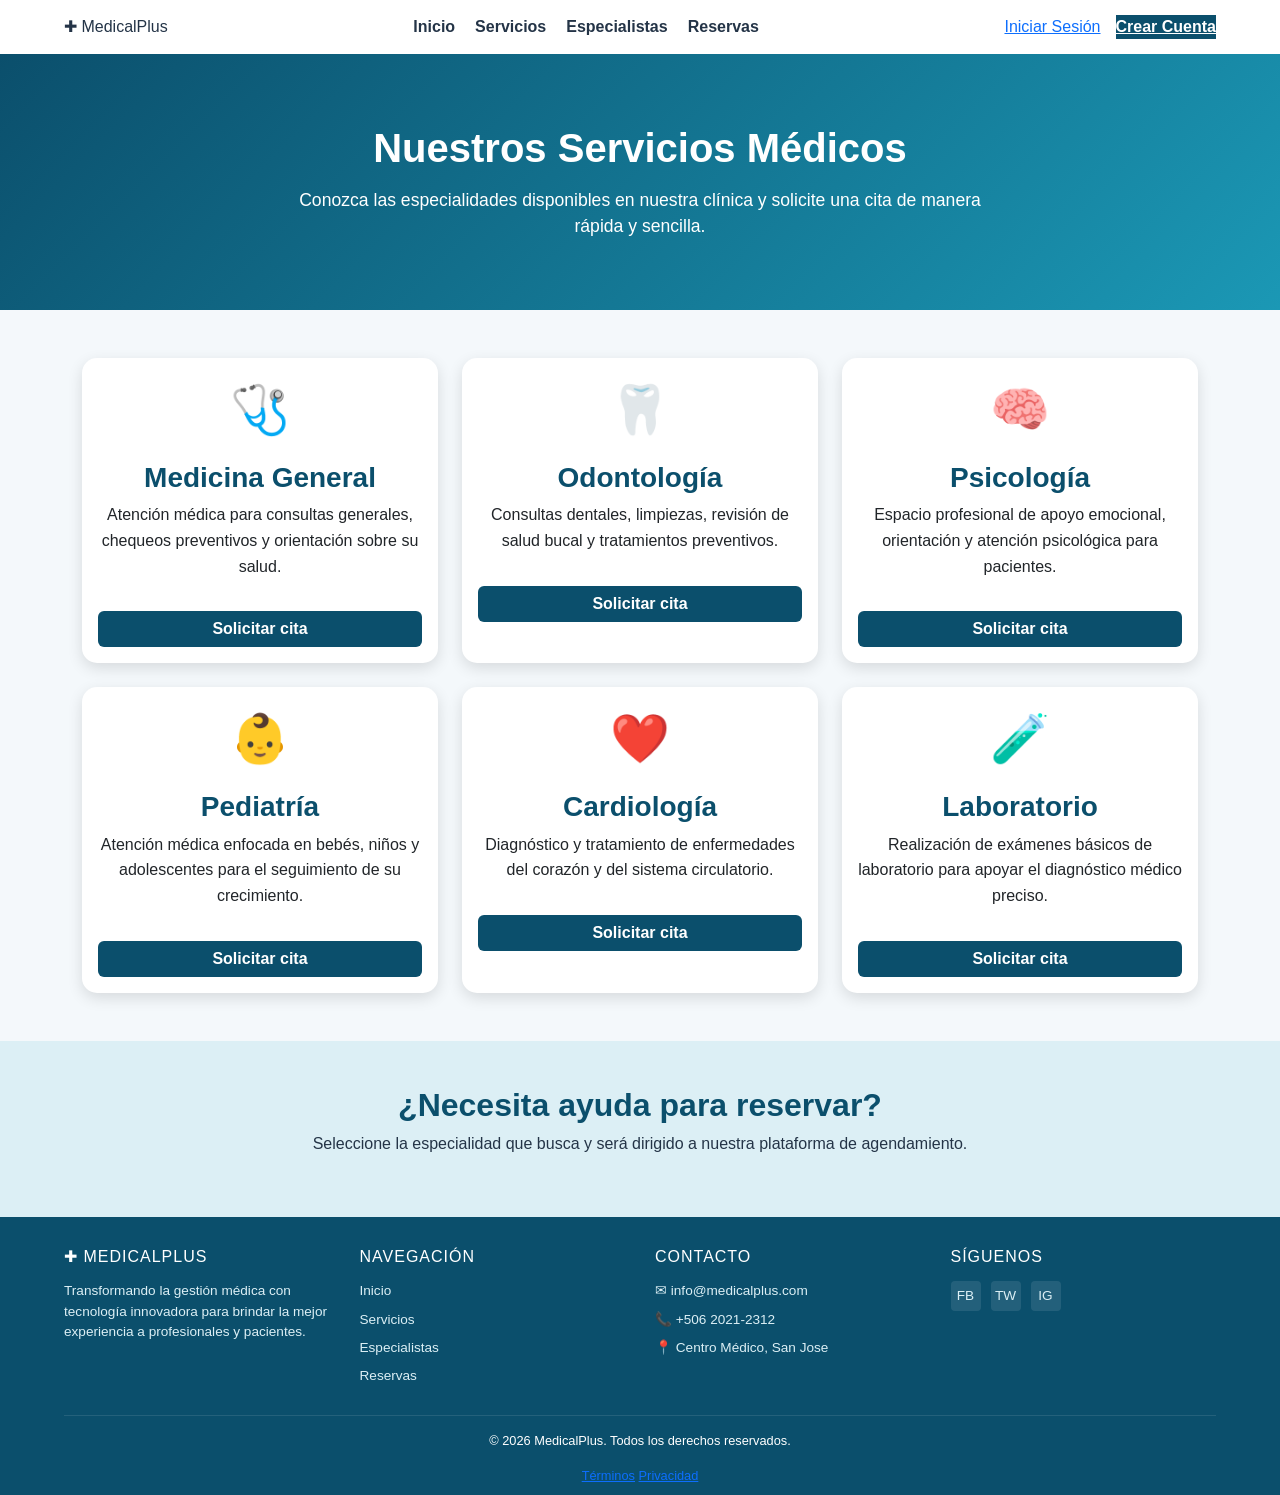
==== servicios.html @ 15914c25 "Merge 563ef82118555a7fb300223d8bd1b29f3bb98340 into d1670477b18240a9a874e0391d2b0a9d7ac3a71f" ====
<!DOCTYPE html>
<html lang="es">

<head>
    <meta charset="UTF-8">
    <meta name="viewport" content="width=device-width, initial-scale=1.0">
    <title>Servicios Médicos | MedicalPlus</title>

    <link href="https://cdn.jsdelivr.net/npm/bootstrap@5.3.3/dist/css/bootstrap.min.css" rel="stylesheet">

    <link rel="stylesheet" href="css/style.css">
    <link rel="stylesheet" href="css/servicios.css">
</head>

<body>

    <header class="encabezado-principal">
        <div class="logo-medical">
            <a href="index.html" style="text-decoration: none; color: inherit;">
                <span class="icono-cruz">✚</span> MedicalPlus
            </a>
        </div>
        <nav class="navegacion-enlaces">
            <a href="index.html">Inicio</a>
            <a href="servicios.html">Servicios</a>
            <a href="especialistas.html">Especialistas</a>
            <a href="reservas.html">Reservas</a>
        </nav>
        <div class="navegacion-botones">
            <a href="login.html" class="btn-outline">Iniciar Sesión</a>
            <a href="registro.html" class="boton-cita btn-registro">Crear Cuenta</a>
        </div>
    </header>

    <header class="encabezado-servicios text-center">
        <div class="container">
            <h1>Nuestros Servicios Médicos</h1>
            <p>Conozca las especialidades disponibles en nuestra clínica y solicite una cita de manera rápida y
                sencilla.</p>
        </div>
    </header>

    <main class="container py-5">
        <div class="row g-4">

            <div class="col-md-6 col-lg-4">
                <div class="card tarjeta-servicio h-100">
                    <div class="card-body text-center">
                        <div class="icono-servicio">🩺</div>
                        <h3 class="card-title">Medicina General</h3>
                        <p class="card-text">Atención médica para consultas generales, chequeos preventivos y
                            orientación sobre su salud.</p>
                        <button class="btn boton-cita w-100 mt-3" onclick="solicitarCita('Medicina General')">Solicitar
                            cita</button>
                    </div>
                </div>
            </div>

            <div class="col-md-6 col-lg-4">
                <div class="card tarjeta-servicio h-100">
                    <div class="card-body text-center">
                        <div class="icono-servicio">🦷</div>
                        <h3 class="card-title">Odontología</h3>
                        <p class="card-text">Consultas dentales, limpiezas, revisión de salud bucal y tratamientos
                            preventivos.</p>
                        <button class="btn boton-cita w-100 mt-3" onclick="solicitarCita('Odontología')">Solicitar
                            cita</button>
                    </div>
                </div>
            </div>

            <div class="col-md-6 col-lg-4">
                <div class="card tarjeta-servicio h-100">
                    <div class="card-body text-center">
                        <div class="icono-servicio">🧠</div>
                        <h3 class="card-title">Psicología</h3>
                        <p class="card-text">Espacio profesional de apoyo emocional, orientación y atención psicológica
                            para pacientes.</p>
                        <button class="btn boton-cita w-100 mt-3" onclick="solicitarCita('Psicología')">Solicitar
                            cita</button>
                    </div>
                </div>
            </div>

            <div class="col-md-6 col-lg-4">
                <div class="card tarjeta-servicio h-100">
                    <div class="card-body text-center">
                        <div class="icono-servicio">👶</div>
                        <h3 class="card-title">Pediatría</h3>
                        <p class="card-text">Atención médica enfocada en bebés, niños y adolescentes para el seguimiento
                            de su crecimiento.</p>
                        <button class="btn boton-cita w-100 mt-3" onclick="solicitarCita('Pediatría')">Solicitar
                            cita</button>
                    </div>
                </div>
            </div>

            <div class="col-md-6 col-lg-4">
                <div class="card tarjeta-servicio h-100">
                    <div class="card-body text-center">
                        <div class="icono-servicio">❤️</div>
                        <h3 class="card-title">Cardiología</h3>
                        <p class="card-text">Diagnóstico y tratamiento de enfermedades del corazón y del sistema
                            circulatorio.</p>
                        <button class="btn boton-cita w-100 mt-3" onclick="solicitarCita('Cardiología')">Solicitar
                            cita</button>
                    </div>
                </div>
            </div>

            <div class="col-md-6 col-lg-4">
                <div class="card tarjeta-servicio h-100">
                    <div class="card-body text-center">
                        <div class="icono-servicio">🧪</div>
                        <h3 class="card-title">Laboratorio</h3>
                        <p class="card-text">Realización de exámenes básicos de laboratorio para apoyar el diagnóstico
                            médico preciso.</p>
                        <button class="btn boton-cita w-100 mt-3"
                            onclick="solicitarCita('Laboratorio Clínico')">Solicitar cita</button>
                    </div>
                </div>
            </div>

        </div>
    </main>

    <section class="seccion-informacion text-center">
        <div class="container">
            <h2>¿Necesita ayuda para reservar?</h2>
            <p>Seleccione la especialidad que busca y será dirigido a nuestra plataforma de agendamiento.</p>
        </div>
    </section>

    <footer class="pie-pagina-principal">
        <div class="footer-contenedor">
            <div class="footer-columna">
                <h3><span class="icono-cruz">✚</span> MedicalPlus</h3>
                <p>Transformando la gestión médica con tecnología innovadora para brindar la mejor experiencia a
                    profesionales y pacientes.</p>
            </div>
            <div class="footer-columna">
                <h4>Navegación</h4>
                <a href="index.html">Inicio</a>
                <a href="servicios.html">Servicios</a>
                <a href="especialistas.html">Especialistas</a>
                <a href="reservas.html">Reservas</a>
            </div>
            <div class="footer-columna">
                <h4>Contacto</h4>
                <p>✉ info@medicalplus.com</p>
                <p>📞 +506 2021-2312</p>
                <p>📍 Centro Médico, San Jose</p>
            </div>
            <div class="footer-columna">
                <h4>Síguenos</h4>
                <div class="redes-iconos">
                    <a href="#">FB</a>
                    <a href="#">TW</a>
                    <a href="#">IG</a>
                </div>
            </div>
        </div>
        <div class="footer-inferior">
            <p>&copy; 2026 MedicalPlus. Todos los derechos reservados.</p>
            <div class="footer-legales">
                <a href="#">Términos</a>
                <a href="#">Privacidad</a>
            </div>
        </div>
    </footer>

    <script src="js/servicios.js"></script>
</body>

</html>
---- css/style.css ----
:root {
    --color-primario: #0b4f6c;
    --color-secundario: #1b98b5;
    --color-fondo: #f4f8fb;
}

body {
    margin: 0;
    font-family: Arial, Helvetica, sans-serif;
    background-color: var(--color-fondo);
    color: #243447;
}


.encabezado-principal {
    background-color: white;
    padding: 15px 5%;
    display: flex;
    justify-content: space-between;
    align-items: center;
    box-shadow: 0 2px 5px rgba(0, 0, 0, 0.1);
}

.navegacion-enlaces {
    display: flex;
    gap: 20px;
}

.navegacion-enlaces a {
    text-decoration: none;
    color: #243447;
    font-weight: bold;
}

.navegacion-botones {
    display: flex;
    gap: 15px;
}


.pie-pagina-principal {
    background-color: var(--color-primario);
    color: white;
    padding: 30px 5% 10px;
    font-size: 0.9rem;
}

.footer-contenedor {
    display: grid;
    grid-template-columns: repeat(4, 1fr);
    gap: 30px;
    max-width: 1200px;
    margin: 0 auto;
}

.footer-columna h3,
.footer-columna h4 {
    font-size: 1rem;
    margin-bottom: 15px;
    text-transform: uppercase;
    letter-spacing: 1px;
}

.footer-columna p,
.footer-columna a {
    font-size: 0.85rem;
    color: #dceff5;
    margin-bottom: 8px;
    display: block;
    text-decoration: none;
}

.redes-iconos {
    display: flex;
    gap: 10px;
}

.redes-iconos a {
    width: 30px;
    height: 30px;
    background: rgba(255, 255, 255, 0.1);
    display: flex;
    align-items: center;
    justify-content: center;
    border-radius: 4px;
}

.footer-inferior {
    margin-top: 20px;
    padding-top: 15px;
    border-top: 1px solid rgba(255, 255, 255, 0.1);
    text-align: center;
    font-size: 0.8rem;
}


@media (max-width: 768px) {
    .footer-contenedor {
        grid-template-columns: 1fr 1fr;
    }
}
---- css/servicios.css ----
.encabezado-servicios {
    padding: 70px 20px;
    background: linear-gradient(135deg, #0b4f6c, #1b98b5);
    color: white;
}

/* Tamaño y grosor del título principal */
.encabezado-servicios h1 {
    font-size: 2.5rem;
    font-weight: bold;
}

.encabezado-servicios p {
    max-width: 700px;
    margin: 15px auto 0;
    font-size: 1.1rem;
}

.tarjeta-servicio {
    border: none;
    border-radius: 15px;
    box-shadow: 0 5px 15px rgba(0, 0, 0, 0.12);
    transition: transform 0.3s ease, box-shadow 0.3s ease;
}

.tarjeta-servicio:hover {
    transform: translateY(-8px);
    box-shadow: 0 10px 22px rgba(0, 0, 0, 0.18);
}

.icono-servicio {
    font-size: 3rem;
    margin-bottom: 15px;
}

.tarjeta-servicio h3 {
    color: #0b4f6c;
    font-weight: bold;
}

.tarjeta-servicio p {
    line-height: 1.6;
}

.precio {
    color: #197278;
    font-weight: bold;
}


.boton-cita {
    background-color: #0b4f6c;
    color: white;
    border: none;
    font-weight: bold;
}


.boton-cita:hover {
    background-color: #083b50;
    color: white;
}


.seccion-informacion {
    padding: 45px 20px;
    background-color: #dceff5;
}


.seccion-informacion h2 {
    color: #0b4f6c;
    font-weight: bold;
}

@media (max-width: 576px) {
    .encabezado-servicios {
        padding: 50px 15px;
    }

    .encabezado-servicios h1 {
        font-size: 2rem;
    }
}
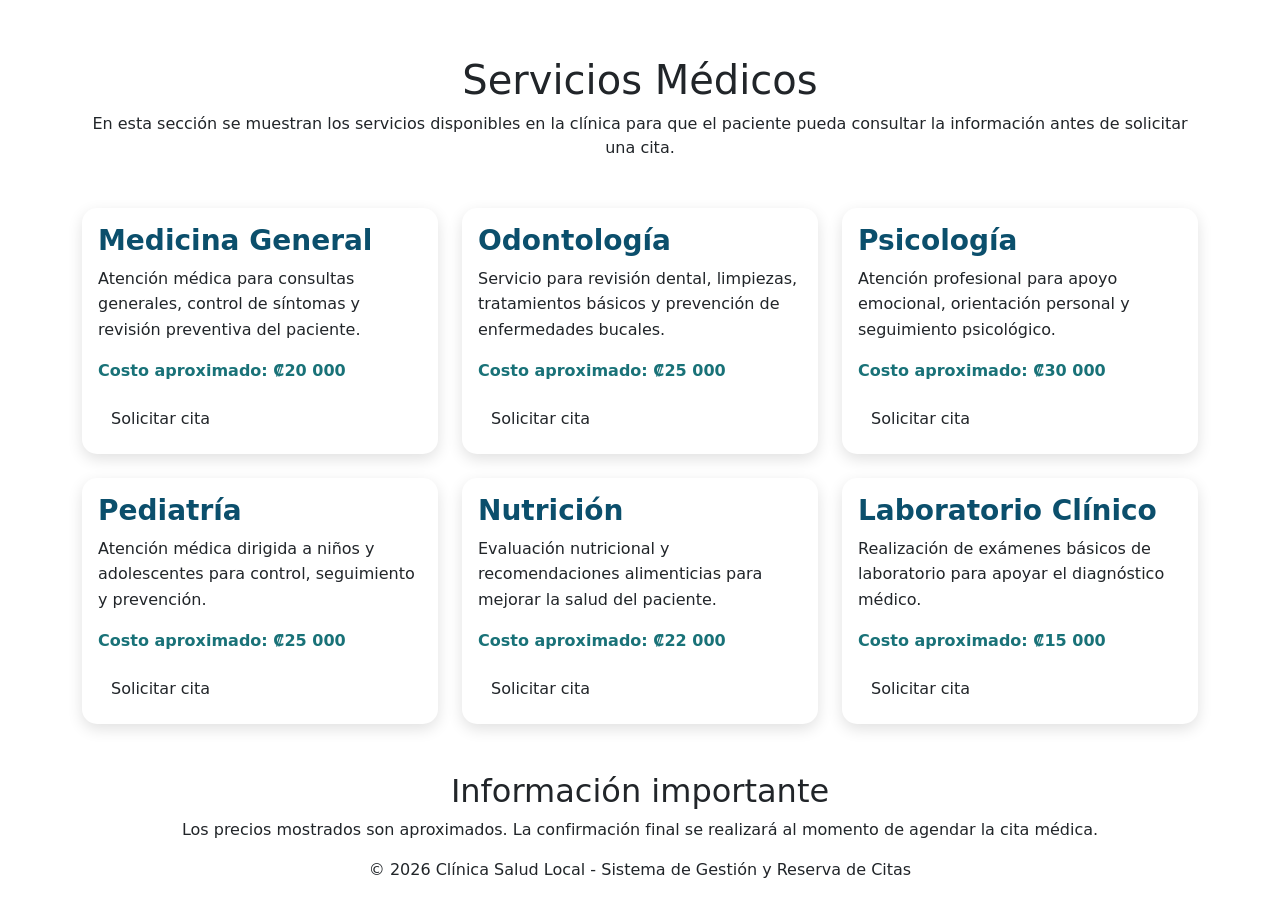
==== commit f26b92f4: "change servicios" ====
--- a/servicios.html
+++ b/servicios.html
@@ -1,122 +1,172 @@
 <!DOCTYPE html>
 <html lang="es">
-
 <head>
+    <!-- Configuración básica del documento HTML -->
     <meta charset="UTF-8">
     <meta name="viewport" content="width=device-width, initial-scale=1.0">
-    <title>Servicios Médicos | MedicalPlus</title>
-
+    <title>Servicios Médicos</title>
+
+    <!-- Enlace a Bootstrap para usar diseño responsivo, botones, tarjetas y menú -->
     <link href="https://cdn.jsdelivr.net/npm/bootstrap@5.3.3/dist/css/bootstrap.min.css" rel="stylesheet">
-
-    <link rel="stylesheet" href="css/style.css">
+    
+    <!-- Enlace al archivo CSS propio del módulo de servicios -->
     <link rel="stylesheet" href="css/servicios.css">
 </head>
 
 <body>
 
-    <header class="encabezado-principal">
-        <div class="logo-medical">
-            <a href="index.html" style="text-decoration: none; color: inherit;">
-                <span class="icono-cruz">✚</span> MedicalPlus
-            </a>
-        </div>
-        <nav class="navegacion-enlaces">
-            <a href="index.html">Inicio</a>
-            <a href="servicios.html">Servicios</a>
-            <a href="especialistas.html">Especialistas</a>
-            <a href="reservas.html">Reservas</a>
-        </nav>
-        <div class="navegacion-botones">
-            <a href="login.html" class="btn-outline">Iniciar Sesión</a>
-            <a href="registro.html" class="boton-cita btn-registro">Crear Cuenta</a>
+    <!-- Barra de navegación principal del sistema -->
+    <nav class="navbar navbar-expand-lg navbar-dark menu-principal">
+        <div class="container">
+            <a class="navbar-brand" href="servicios.html">Clínica Salud Local</a>
+
+            <!-- Botón para mostrar el menú en dispositivos pequeños -->
+            <button class="navbar-toggler" type="button" data-bs-toggle="collapse" data-bs-target="#menu">
+                <span class="navbar-toggler-icon"></span>
+            </button>
+
+            <!-- Opciones del menú -->
+            <div class="collapse navbar-collapse" id="menu">
+                <ul class="navbar-nav ms-auto">
+                    <li class="nav-item">
+                        <a href="servicios.html" class="nav-link active">Servicios</a>
+                    </li>
+                    <li class="nav-item">
+                        <a href="#" class="nav-link">Doctores</a>
+                    </li>
+                    <li class="nav-item">
+                        <a href="#" class="nav-link">Citas</a>
+                    </li>
+                    <li class="nav-item">
+                        <a href="#" class="nav-link">Pacientes</a>
+                    </li>
+                </ul>
+            </div>
+        </div>
+    </nav>
+
+    <!-- Encabezado del módulo -->
+    <header class="encabezado">
+        <div class="container text-center">
+            <h1>Servicios Médicos</h1>
+            <p>
+                En esta sección se muestran los servicios disponibles en la clínica
+                para que el paciente pueda consultar la información antes de solicitar una cita.
+            </p>
         </div>
     </header>
 
-    <header class="encabezado-servicios text-center">
-        <div class="container">
-            <h1>Nuestros Servicios Médicos</h1>
-            <p>Conozca las especialidades disponibles en nuestra clínica y solicite una cita de manera rápida y
-                sencilla.</p>
-        </div>
-    </header>
-
-    <main class="container py-5">
+    <!-- Contenido principal de la página -->
+    <main class="container my-5">
+
+        <!-- Fila principal donde se colocan las tarjetas de servicios -->
         <div class="row g-4">
 
-            <div class="col-md-6 col-lg-4">
-                <div class="card tarjeta-servicio h-100">
-                    <div class="card-body text-center">
-                        <div class="icono-servicio">🩺</div>
-                        <h3 class="card-title">Medicina General</h3>
-                        <p class="card-text">Atención médica para consultas generales, chequeos preventivos y
-                            orientación sobre su salud.</p>
-                        <button class="btn boton-cita w-100 mt-3" onclick="solicitarCita('Medicina General')">Solicitar
-                            cita</button>
-                    </div>
-                </div>
-            </div>
-
-            <div class="col-md-6 col-lg-4">
-                <div class="card tarjeta-servicio h-100">
-                    <div class="card-body text-center">
-                        <div class="icono-servicio">🦷</div>
-                        <h3 class="card-title">Odontología</h3>
-                        <p class="card-text">Consultas dentales, limpiezas, revisión de salud bucal y tratamientos
-                            preventivos.</p>
-                        <button class="btn boton-cita w-100 mt-3" onclick="solicitarCita('Odontología')">Solicitar
-                            cita</button>
-                    </div>
-                </div>
-            </div>
-
-            <div class="col-md-6 col-lg-4">
-                <div class="card tarjeta-servicio h-100">
-                    <div class="card-body text-center">
-                        <div class="icono-servicio">🧠</div>
-                        <h3 class="card-title">Psicología</h3>
-                        <p class="card-text">Espacio profesional de apoyo emocional, orientación y atención psicológica
-                            para pacientes.</p>
-                        <button class="btn boton-cita w-100 mt-3" onclick="solicitarCita('Psicología')">Solicitar
-                            cita</button>
-                    </div>
-                </div>
-            </div>
-
-            <div class="col-md-6 col-lg-4">
-                <div class="card tarjeta-servicio h-100">
-                    <div class="card-body text-center">
-                        <div class="icono-servicio">👶</div>
-                        <h3 class="card-title">Pediatría</h3>
-                        <p class="card-text">Atención médica enfocada en bebés, niños y adolescentes para el seguimiento
-                            de su crecimiento.</p>
-                        <button class="btn boton-cita w-100 mt-3" onclick="solicitarCita('Pediatría')">Solicitar
-                            cita</button>
-                    </div>
-                </div>
-            </div>
-
-            <div class="col-md-6 col-lg-4">
-                <div class="card tarjeta-servicio h-100">
-                    <div class="card-body text-center">
-                        <div class="icono-servicio">❤️</div>
-                        <h3 class="card-title">Cardiología</h3>
-                        <p class="card-text">Diagnóstico y tratamiento de enfermedades del corazón y del sistema
-                            circulatorio.</p>
-                        <button class="btn boton-cita w-100 mt-3" onclick="solicitarCita('Cardiología')">Solicitar
-                            cita</button>
-                    </div>
-                </div>
-            </div>
-
-            <div class="col-md-6 col-lg-4">
-                <div class="card tarjeta-servicio h-100">
-                    <div class="card-body text-center">
-                        <div class="icono-servicio">🧪</div>
-                        <h3 class="card-title">Laboratorio</h3>
-                        <p class="card-text">Realización de exámenes básicos de laboratorio para apoyar el diagnóstico
-                            médico preciso.</p>
-                        <button class="btn boton-cita w-100 mt-3"
-                            onclick="solicitarCita('Laboratorio Clínico')">Solicitar cita</button>
+            <!-- Servicio 1 -->
+            <div class="col-md-6 col-lg-4">
+                <div class="card tarjeta-servicio">
+                    <div class="card-body">
+                        <h3>Medicina General</h3>
+                        <p>
+                            Atención médica para consultas generales, control de síntomas
+                            y revisión preventiva del paciente.
+                        </p>
+                        <p class="precio">Costo aproximado: ₡20 000</p>
+
+                        <!-- Botón que ejecuta una función de JavaScript -->
+                        <button class="btn btn-servicio" onclick="solicitarCita('Medicina General')">
+                            Solicitar cita
+                        </button>
+                    </div>
+                </div>
+            </div>
+
+            <!-- Servicio 2 -->
+            <div class="col-md-6 col-lg-4">
+                <div class="card tarjeta-servicio">
+                    <div class="card-body">
+                        <h3>Odontología</h3>
+                        <p>
+                            Servicio para revisión dental, limpiezas, tratamientos básicos
+                            y prevención de enfermedades bucales.
+                        </p>
+                        <p class="precio">Costo aproximado: ₡25 000</p>
+
+                        <button class="btn btn-servicio" onclick="solicitarCita('Odontología')">
+                            Solicitar cita
+                        </button>
+                    </div>
+                </div>
+            </div>
+
+            <!-- Servicio 3 -->
+            <div class="col-md-6 col-lg-4">
+                <div class="card tarjeta-servicio">
+                    <div class="card-body">
+                        <h3>Psicología</h3>
+                        <p>
+                            Atención profesional para apoyo emocional, orientación personal
+                            y seguimiento psicológico.
+                        </p>
+                        <p class="precio">Costo aproximado: ₡30 000</p>
+
+                        <button class="btn btn-servicio" onclick="solicitarCita('Psicología')">
+                            Solicitar cita
+                        </button>
+                    </div>
+                </div>
+            </div>
+
+            <!-- Servicio 4 -->
+            <div class="col-md-6 col-lg-4">
+                <div class="card tarjeta-servicio">
+                    <div class="card-body">
+                        <h3>Pediatría</h3>
+                        <p>
+                            Atención médica dirigida a niños y adolescentes para control,
+                            seguimiento y prevención.
+                        </p>
+                        <p class="precio">Costo aproximado: ₡25 000</p>
+
+                        <button class="btn btn-servicio" onclick="solicitarCita('Pediatría')">
+                            Solicitar cita
+                        </button>
+                    </div>
+                </div>
+            </div>
+
+            <!-- Servicio 5 -->
+            <div class="col-md-6 col-lg-4">
+                <div class="card tarjeta-servicio">
+                    <div class="card-body">
+                        <h3>Nutrición</h3>
+                        <p>
+                            Evaluación nutricional y recomendaciones alimenticias para mejorar
+                            la salud del paciente.
+                        </p>
+                        <p class="precio">Costo aproximado: ₡22 000</p>
+
+                        <button class="btn btn-servicio" onclick="solicitarCita('Nutrición')">
+                            Solicitar cita
+                        </button>
+                    </div>
+                </div>
+            </div>
+
+            <!-- Servicio 6 -->
+            <div class="col-md-6 col-lg-4">
+                <div class="card tarjeta-servicio">
+                    <div class="card-body">
+                        <h3>Laboratorio Clínico</h3>
+                        <p>
+                            Realización de exámenes básicos de laboratorio para apoyar
+                            el diagnóstico médico.
+                        </p>
+                        <p class="precio">Costo aproximado: ₡15 000</p>
+
+                        <button class="btn btn-servicio" onclick="solicitarCita('Laboratorio Clínico')">
+                            Solicitar cita
+                        </button>
                     </div>
                 </div>
             </div>
@@ -124,52 +174,27 @@
         </div>
     </main>
 
-    <section class="seccion-informacion text-center">
-        <div class="container">
-            <h2>¿Necesita ayuda para reservar?</h2>
-            <p>Seleccione la especialidad que busca y será dirigido a nuestra plataforma de agendamiento.</p>
+    <!-- Sección informativa final -->
+    <section class="informacion-final">
+        <div class="container text-center">
+            <h2>Información importante</h2>
+            <p>
+                Los precios mostrados son aproximados. La confirmación final se realizará
+                al momento de agendar la cita médica.
+            </p>
         </div>
     </section>
 
-    <footer class="pie-pagina-principal">
-        <div class="footer-contenedor">
-            <div class="footer-columna">
-                <h3><span class="icono-cruz">✚</span> MedicalPlus</h3>
-                <p>Transformando la gestión médica con tecnología innovadora para brindar la mejor experiencia a
-                    profesionales y pacientes.</p>
-            </div>
-            <div class="footer-columna">
-                <h4>Navegación</h4>
-                <a href="index.html">Inicio</a>
-                <a href="servicios.html">Servicios</a>
-                <a href="especialistas.html">Especialistas</a>
-                <a href="reservas.html">Reservas</a>
-            </div>
-            <div class="footer-columna">
-                <h4>Contacto</h4>
-                <p>✉ info@medicalplus.com</p>
-                <p>📞 +506 2021-2312</p>
-                <p>📍 Centro Médico, San Jose</p>
-            </div>
-            <div class="footer-columna">
-                <h4>Síguenos</h4>
-                <div class="redes-iconos">
-                    <a href="#">FB</a>
-                    <a href="#">TW</a>
-                    <a href="#">IG</a>
-                </div>
-            </div>
-        </div>
-        <div class="footer-inferior">
-            <p>&copy; 2026 MedicalPlus. Todos los derechos reservados.</p>
-            <div class="footer-legales">
-                <a href="#">Términos</a>
-                <a href="#">Privacidad</a>
-            </div>
-        </div>
+    <!-- Pie de página -->
+    <footer class="pie-pagina text-center">
+        <p>© 2026 Clínica Salud Local - Sistema de Gestión y Reserva de Citas</p>
     </footer>
 
+    <!-- Script de Bootstrap para el funcionamiento del menú responsivo -->
+    <script src="https://cdn.jsdelivr.net/npm/bootstrap@5.3.3/dist/js/bootstrap.bundle.min.js"></script>
+
+    <!-- Enlace al archivo JavaScript propio -->
     <script src="js/servicios.js"></script>
+
 </body>
-
 </html>
